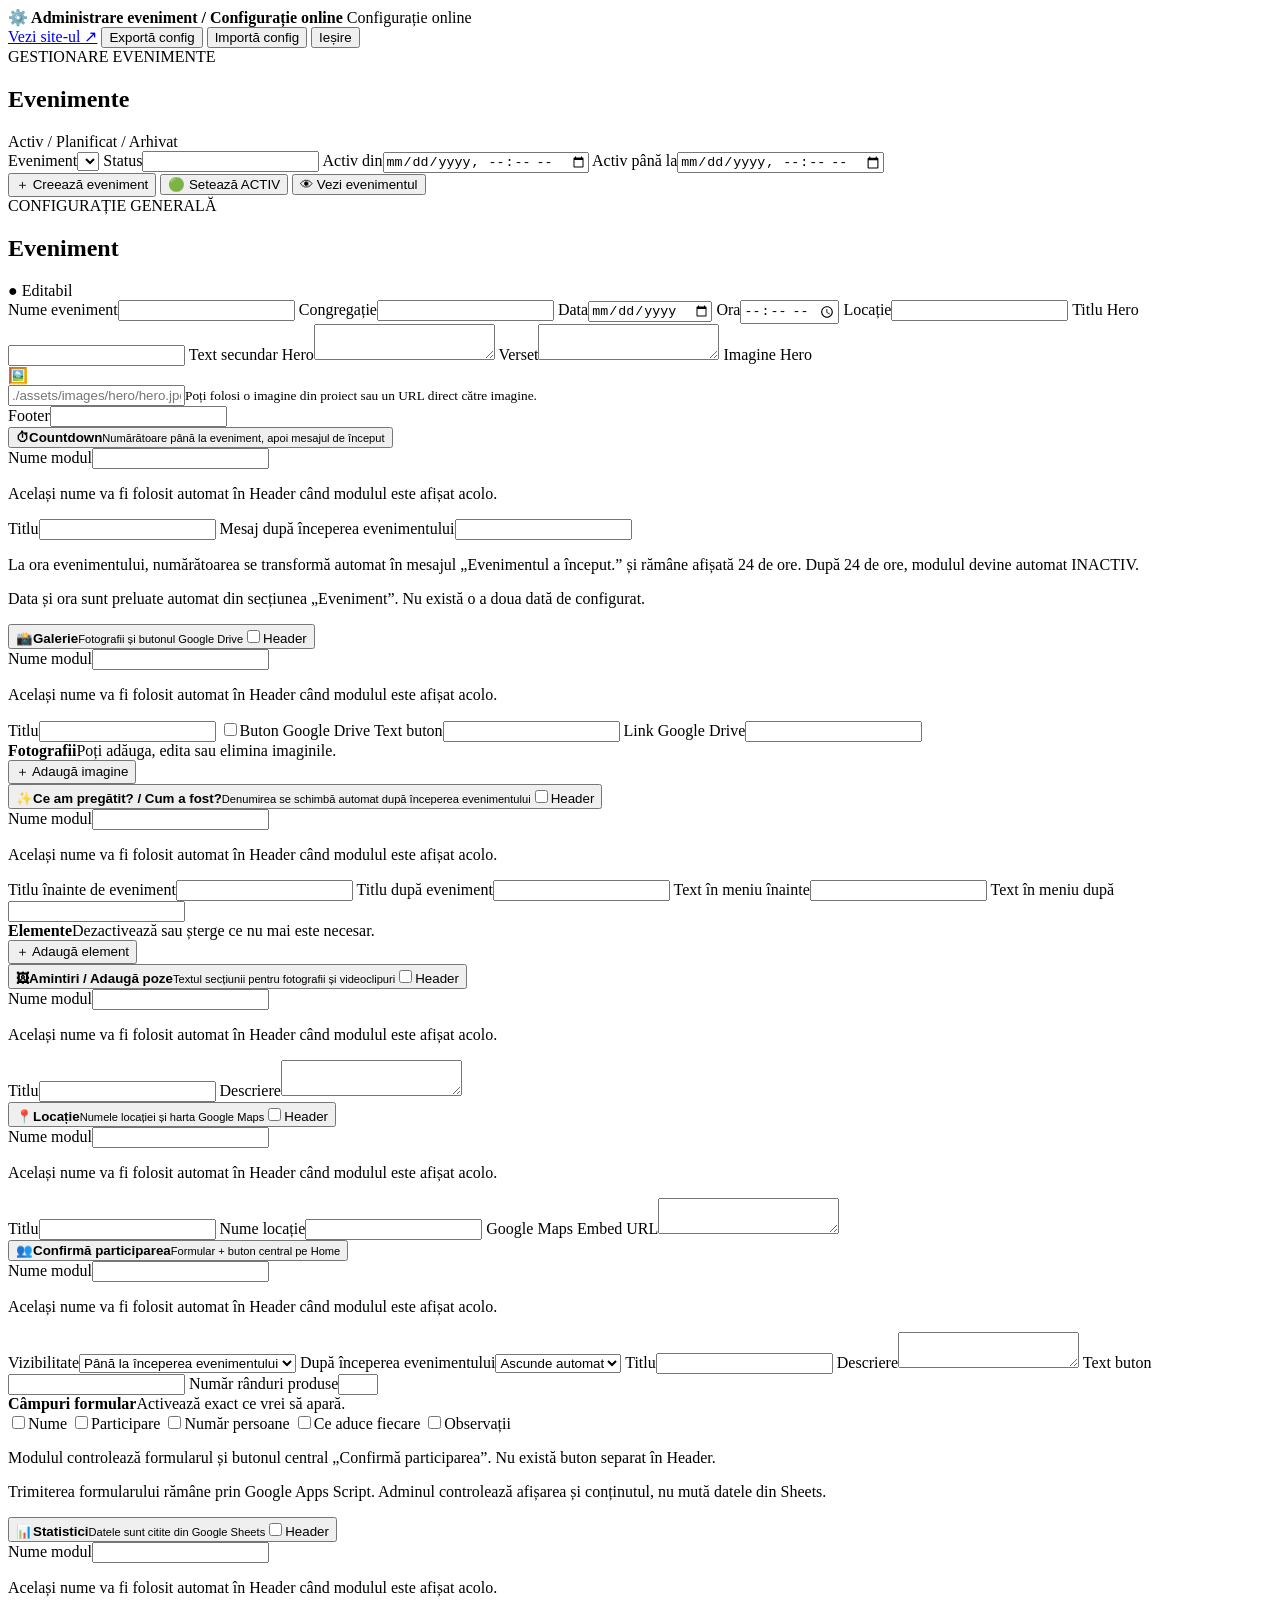
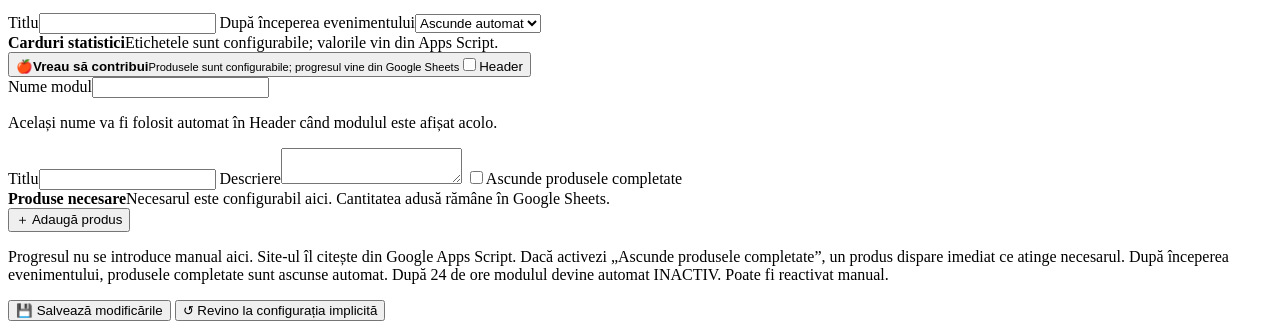
==== admin.html @ 8cc56380 "Copy sandbox admin.html" ====
<!doctype html>
<html lang="ro">
  <head>
    <meta charset="UTF-8" />
    <meta name="viewport" content="width=device-width,initial-scale=1.0" />
    <title>Admin • Destindere</title>
    <link rel="icon" href="icon.svg" type="image/svg+xml" />
    <link rel="preconnect" href="https://fonts.googleapis.com" />
    <link rel="preconnect" href="https://fonts.gstatic.com" crossorigin />
    <link
      href="https://fonts.googleapis.com/css2?family=Poppins:wght@400;500;600;700&display=swap"
      rel="stylesheet"
    />
    <link rel="stylesheet" href="./assets/css/admin.css" />
  </head>
  <body>
    <header class="admin-top">
      <div class="brand">
        <strong>⚙️ Administrare eveniment / Configurație online</strong>
        <span id="saveState">Configurație online</span>
      </div>
      <div class="admin-user">
        <strong id="adminUserName"></strong>
        <span id="adminUserCongregation"></span>
      </div>
      <div class="top-actions">
        <a href="index.html" target="_blank" rel="noopener">Vezi site-ul ↗</a>
        <button id="exportBtn">Exportă config</button>
        <button id="importBtn">Importă config</button>
        <button id="logoutAdmin" type="button">Ieșire</button>
        <input id="importFile" type="file" accept="application/json" hidden />
      </div>
    </header>

    <main class="admin-wrap">
      <section class="panel event-panel" id="eventManager">
        <div class="section-heading">
          <div>
            <span class="eyebrow">GESTIONARE EVENIMENTE</span>
            <h1>Evenimente</h1>
          </div>
          <span class="section-badge">Activ / Planificat / Arhivat</span>
        </div>
        <div class="grid two">
          <label class="wide">Eveniment<select id="eventSelector"></select></label>
          <label>Status<input id="eventStatus" readonly /></label>
          <label>Activ din<input id="activeFrom" type="datetime-local"></label>
          <label>Activ până la<input id="activeUntil" type="datetime-local"></label>
        </div>
        <div id="eventsList" class="event-manager-list"></div>
        <div class="bottom-actions">
          <button class="secondary" id="createEventBtn" type="button">＋ Creează eveniment</button>
          <button class="secondary" id="activateEventBtn" type="button">🟢 Setează ACTIV</button>
          <button class="secondary" id="previewEventBtn" type="button">👁 Vezi evenimentul</button>
        </div>
      </section>

      <section class="panel event-panel">
        <div class="section-heading">
          <div>
            <span class="eyebrow">CONFIGURAȚIE GENERALĂ</span>
            <h1>Eveniment</h1>
          </div>
          <span class="section-badge">● Editabil</span>
        </div>
        <div class="grid two">
          <label>Nume eveniment<input id="eventName" /></label>
          <label>Congregație<input id="congregation" /></label>
          <label>Data<input id="eventDate" type="date" /></label>
          <label>Ora<input id="eventTime" type="time" /></label>
          <label class="wide">Locație<input id="eventLocation" /></label>
          <label class="wide">Titlu Hero<input id="heroTitle" /></label>
          <label class="wide"
            >Text secundar Hero<textarea id="heroSubtitle"></textarea>
          </label>
          <label class="wide">Verset<textarea id="heroVerse"></textarea></label>
          <label class="wide"
            >Imagine Hero
            <div class="hero-image-editor">
              <div class="hero-thumb-wrap">
                <img
                  id="heroImagePreview"
                  class="hero-thumb"
                  src=""
                  alt=""
                /><span id="heroImagePlaceholder" class="hero-placeholder"
                  >🖼️</span
                >
              </div>
              <div>
                <input
                  id="heroImage"
                  placeholder="./assets/images/hero/hero.jpg sau URL complet"
                /><small class="field-note"
                  >Poți folosi o imagine din proiect sau un URL direct către
                  imagine.</small
                >
              </div>
            </div></label
          >
          <label class="wide">Footer<input id="footerText" /></label>
        </div>
      </section>

      <div id="settingsPanels" class="sortable-modules">
        <section class="panel accordion open" data-panel="countdown">
          <button class="accordion-head" type="button">
            <span
              ><b>⏱</b
              ><span
                ><strong>Countdown</strong
                ><small
                  >Numărătoare până la eveniment, apoi mesajul de început</small
                ></span
              ></span
            ><span class="module-head-actions"
              ><span class="module-status" data-status-for="countdown"></span
              ><span class="accordion-chevron" aria-hidden="true"></span
            ></span>
          </button>
          <div class="accordion-body">
            <div class="module-name-row">
              <label
                >Nume modul<input
                  class="module-label-input"
                  data-label-for="countdown"
              /></label>
              <p class="note inline-note">
                Același nume va fi folosit automat în Header când modulul este
                afișat acolo.
              </p>
            </div>
            <div class="setting-grid two">
              <label>Titlu<input id="countdownTitle" /></label>
              <label
                >Mesaj după începerea evenimentului<input id="startedMessage"
              /></label>
              <p class="note wide">
                La ora evenimentului, numărătoarea se transformă automat în
                mesajul „Evenimentul a început.” și rămâne afișată 24 de ore.
                După 24 de ore, modulul devine automat INACTIV.
              </p>
            </div>
            <p class="note">
              Data și ora sunt preluate automat din secțiunea „Eveniment”. Nu
              există o a doua dată de configurat.
            </p>
          </div>
        </section>

        <section class="panel accordion" data-panel="gallery">
          <button class="accordion-head" type="button">
            <span
              ><b>📸</b
              ><span
                ><strong>Galerie</strong
                ><small>Fotografii și butonul Google Drive</small></span
              ></span
            ><span class="module-head-actions"
              ><span class="module-status" data-status-for="gallery"></span
              ><label class="menu-toggle"
                ><input type="checkbox" data-menu-for="gallery" /><span
                  >Header</span
                ></label
              ><span class="accordion-chevron" aria-hidden="true"></span
            ></span>
          </button>
          <div class="accordion-body">
            <div class="module-name-row">
              <label
                >Nume modul<input
                  class="module-label-input"
                  data-label-for="gallery"
              /></label>
              <p class="note inline-note">
                Același nume va fi folosit automat în Header când modulul este
                afișat acolo.
              </p>
            </div>
            <div class="setting-grid two">
              <label>Titlu<input id="galleryTitle" /></label>
              <label class="switch-line"
                ><input id="driveEnabled" type="checkbox" /><span
                  class="switch"
                ></span
                ><span>Buton Google Drive</span></label
              >
              <label>Text buton<input id="driveText" /></label>
              <label class="wide"
                >Link Google Drive<input id="driveUrl"
              /></label>
            </div>
            <div class="subheading">
              <strong>Fotografii</strong
              ><span>Poți adăuga, edita sau elimina imaginile.</span>
            </div>
            <div id="galleryList" class="gallery-editor"></div>
            <button class="secondary add-btn" id="addImage" type="button">
              ＋ Adaugă imagine
            </button>
          </div>
        </section>

        <section class="panel accordion" data-panel="features">
          <button class="accordion-head" type="button">
            <span
              ><b>✨</b
              ><span
                ><strong>Ce am pregătit? / Cum a fost?</strong
                ><small
                  >Denumirea se schimbă automat după începerea
                  evenimentului</small
                ></span
              ></span
            ><span class="module-head-actions"
              ><span class="module-status" data-status-for="features"></span
              ><label class="menu-toggle"
                ><input type="checkbox" data-menu-for="features" /><span
                  >Header</span
                ></label
              ><span class="accordion-chevron" aria-hidden="true"></span
            ></span>
          </button>
          <div class="accordion-body">
            <div class="module-name-row">
              <label
                >Nume modul<input
                  class="module-label-input"
                  data-label-for="features"
              /></label>
              <p class="note inline-note">
                Același nume va fi folosit automat în Header când modulul este
                afișat acolo.
              </p>
            </div>
            <div class="setting-grid two">
              <label
                >Titlu înainte de eveniment<input id="featuresTitleBefore"
              /></label>
              <label
                >Titlu după eveniment<input id="featuresTitleAfter"
              /></label>
              <label
                >Text în meniu înainte<input id="featuresMenuBefore"
              /></label>
              <label>Text în meniu după<input id="featuresMenuAfter" /></label>
            </div>
            <div class="subheading">
              <strong>Elemente</strong
              ><span>Dezactivează sau șterge ce nu mai este necesar.</span>
            </div>
            <div id="featuresList" class="features-editor"></div>
            <button class="secondary add-btn" id="addFeature" type="button">
              ＋ Adaugă element
            </button>
          </div>
        </section>

        <section class="panel accordion" data-panel="memories">
          <button class="accordion-head" type="button">
            <span
              ><b>🖼</b
              ><span
                ><strong>Amintiri / Adaugă poze</strong
                ><small
                  >Textul secțiunii pentru fotografii și videoclipuri</small
                ></span
              ></span
            ><span class="module-head-actions"
              ><span class="module-status" data-status-for="memories"></span
              ><label class="menu-toggle"
                ><input type="checkbox" data-menu-for="memories" /><span
                  >Header</span
                ></label
              ><span class="accordion-chevron" aria-hidden="true"></span
            ></span>
          </button>
          <div class="accordion-body">
            <div class="module-name-row">
              <label
                >Nume modul<input
                  class="module-label-input"
                  data-label-for="memories"
              /></label>
              <p class="note inline-note">
                Același nume va fi folosit automat în Header când modulul este
                afișat acolo.
              </p>
            </div>
            <div class="setting-grid">
              <label>Titlu<input id="memoriesTitle" /></label>
              <label>Descriere<textarea id="memoriesText"></textarea></label>
            </div>
          </div>
        </section>

        <section class="panel accordion" data-panel="location">
          <button class="accordion-head" type="button">
            <span
              ><b>📍</b
              ><span
                ><strong>Locație</strong
                ><small>Numele locației și harta Google Maps</small></span
              ></span
            ><span class="module-head-actions"
              ><span class="module-status" data-status-for="location"></span
              ><label class="menu-toggle"
                ><input type="checkbox" data-menu-for="location" /><span
                  >Header</span
                ></label
              ><span class="accordion-chevron" aria-hidden="true"></span
            ></span>
          </button>
          <div class="accordion-body">
            <div class="module-name-row">
              <label
                >Nume modul<input
                  class="module-label-input"
                  data-label-for="location"
              /></label>
              <p class="note inline-note">
                Același nume va fi folosit automat în Header când modulul este
                afișat acolo.
              </p>
            </div>
            <div class="setting-grid two">
              <label>Titlu<input id="locationTitle" /></label>
              <label>Nume locație<input id="locationName" /></label>
              <label class="wide"
                >Google Maps Embed URL<textarea
                  id="mapUrl"
                  class="compact-text"
                ></textarea>
              </label>
            </div>
          </div>
        </section>

        <section class="panel accordion" data-panel="participation">
          <button class="accordion-head" type="button">
            <span
              ><b>👥</b
              ><span
                ><strong>Confirmă participarea</strong
                ><small>Formular + buton central pe Home</small></span
              ></span
            ><span class="module-head-actions"
              ><span
                class="module-status"
                data-status-for="participation"
              ></span
              ><span class="accordion-chevron" aria-hidden="true"></span
            ></span>
          </button>
          <div class="accordion-body">
            <div class="module-name-row">
              <label
                >Nume modul<input
                  class="module-label-input"
                  data-label-for="participation"
              /></label>
              <p class="note inline-note">
                Același nume va fi folosit automat în Header când modulul este
                afișat acolo.
              </p>
            </div>
            <div class="setting-grid two">
              <label
                >Vizibilitate<select id="participationVisibility">
                  <option value="untilEvent">
                    Până la începerea evenimentului
                  </option>
                  <option value="manual">Manual</option>
                  <option value="alwaysOff">Dezactivat</option>
                </select></label
              >
              <label
                >După începerea evenimentului<select
                  id="participationAfterStart"
                >
                  <option value="hide">Ascunde automat</option>
                  <option value="keep">Păstrează afișat</option>
                </select></label
              >
              <label>Titlu<input id="participationTitle" /></label>
              <label class="wide"
                >Descriere<textarea id="participationDescription"></textarea>
              </label>
              <label>Text buton<input id="participationButtonText" /></label>
              <label
                >Număr rânduri produse<input
                  id="participationProductRows"
                  type="number"
                  min="0"
                  max="5"
              /></label>
            </div>
            <div class="subheading">
              <strong>Câmpuri formular</strong
              ><span>Activează exact ce vrei să apară.</span>
            </div>
            <div class="field-checks">
              <label class="switch-line"
                ><input id="fieldName" type="checkbox" /><span
                  class="switch"
                ></span
                ><span>Nume</span></label
              >
              <label class="switch-line"
                ><input id="fieldParticipation" type="checkbox" /><span
                  class="switch"
                ></span
                ><span>Participare</span></label
              >
              <label class="switch-line"
                ><input id="fieldPersons" type="checkbox" /><span
                  class="switch"
                ></span
                ><span>Număr persoane</span></label
              >
              <label class="switch-line"
                ><input id="fieldProducts" type="checkbox" /><span
                  class="switch"
                ></span
                ><span>Ce aduce fiecare</span></label
              >
              <label class="switch-line"
                ><input id="fieldNotes" type="checkbox" /><span
                  class="switch"
                ></span
                ><span>Observații</span></label
              >
            </div>
            <p class="note" id="participationVisibilityNote">
              Modulul controlează formularul și butonul central „Confirmă
              participarea”. Nu există buton separat în Header.
            </p>
            <p class="note">
              Trimiterea formularului rămâne prin Google Apps Script. Adminul
              controlează afișarea și conținutul, nu mută datele din Sheets.
            </p>
          </div>
        </section>

        <section class="panel accordion" data-panel="stats">
          <button class="accordion-head" type="button">
            <span
              ><b>📊</b
              ><span
                ><strong>Statistici</strong
                ><small>Datele sunt citite din Google Sheets</small></span
              ></span
            ><span class="module-head-actions"
              ><span class="module-status" data-status-for="stats"></span
              ><label class="menu-toggle"
                ><input type="checkbox" data-menu-for="stats" /><span
                  >Header</span
                ></label
              ><span class="accordion-chevron" aria-hidden="true"></span
            ></span>
          </button>
          <div class="accordion-body">
            <div class="module-name-row">
              <label
                >Nume modul<input
                  class="module-label-input"
                  data-label-for="stats"
              /></label>
              <p class="note inline-note">
                Același nume va fi folosit automat în Header când modulul este
                afișat acolo.
              </p>
            </div>
            <div class="setting-grid">
              <label>Titlu<input id="statsTitle" /></label>
              <label
                >După începerea evenimentului<select id="statsAfterStart">
                  <option value="hide">Ascunde automat</option>
                  <option value="keep">Păstrează afișat</option>
                </select></label
              >
            </div>
            <div class="subheading">
              <strong>Carduri statistici</strong
              ><span
                >Etichetele sunt configurabile; valorile vin din Apps
                Script.</span
              >
            </div>
            <div id="statsList" class="stats-editor"></div>
          </div>
        </section>

        <section class="panel accordion" data-panel="food">
          <button class="accordion-head" type="button">
            <span
              ><b>🍎</b
              ><span
                ><strong>Vreau să contribui</strong
                ><small
                  >Produsele sunt configurabile; progresul vine din Google
                  Sheets</small
                ></span
              ></span
            ><span class="module-head-actions"
              ><span class="module-status" data-status-for="food"></span
              ><label class="menu-toggle"
                ><input type="checkbox" data-menu-for="food" /><span
                  >Header</span
                ></label
              ><span class="accordion-chevron" aria-hidden="true"></span
            ></span>
          </button>
          <div class="accordion-body">
            <div class="module-name-row">
              <label
                >Nume modul<input
                  class="module-label-input"
                  data-label-for="food"
              /></label>
              <p class="note inline-note">
                Același nume va fi folosit automat în Header când modulul este
                afișat acolo.
              </p>
            </div>
            <div class="setting-grid">
              <label>Titlu<input id="foodTitle" /></label>
              <label>Descriere<textarea id="foodDescription"></textarea></label>
              <label class="switch-line wide"
                ><input id="foodHideCompleted" type="checkbox" /><span
                  class="switch"
                ></span
                ><span>Ascunde produsele completate</span></label
              >
            </div>
            <div class="subheading">
              <strong>Produse necesare</strong
              ><span
                >Necesarul este configurabil aici. Cantitatea adusă rămâne în
                Google Sheets.</span
              >
            </div>
            <div id="foodList" class="food-editor"></div>
            <button class="secondary add-btn" id="addFood" type="button">
              ＋ Adaugă produs
            </button>
            <p class="note">
              Progresul nu se introduce manual aici. Site-ul îl citește din
              Google Apps Script. Dacă activezi „Ascunde produsele completate”,
              un produs dispare imediat ce atinge necesarul. După începerea
              evenimentului, produsele completate sunt ascunse automat. După 24
              de ore modulul devine automat INACTIV. Poate fi reactivat manual.
            </p>
          </div>
        </section>
      </div>

      <div class="bottom-actions">
        <button class="primary" id="saveBtn" type="button">
          💾 Salvează modificările
        </button>
        <button class="secondary reset" id="resetBtn" type="button">
          ↺ Revino la configurația implicită
        </button>
      </div>
    </main>

    <script src="./config.js"></script>
    <script src="./assets/js/admin.js"></script>
  </body>
</html>
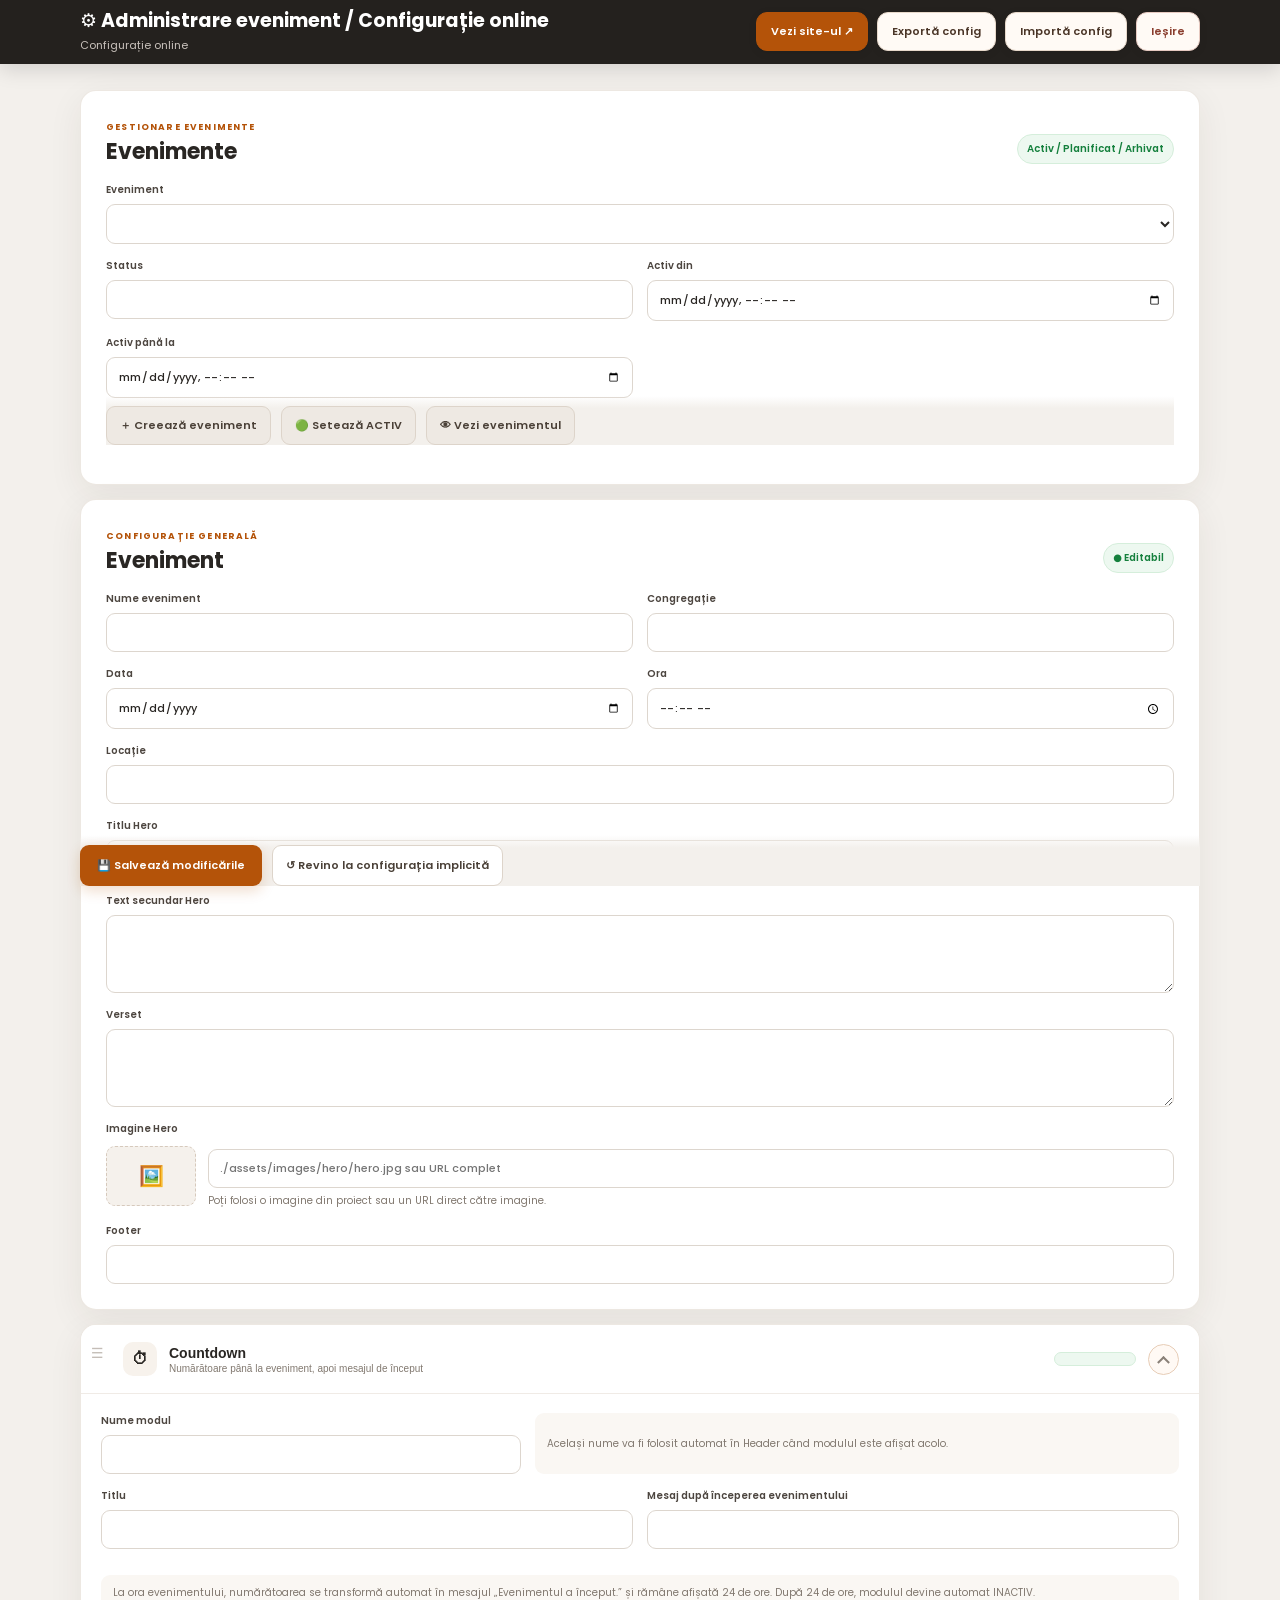
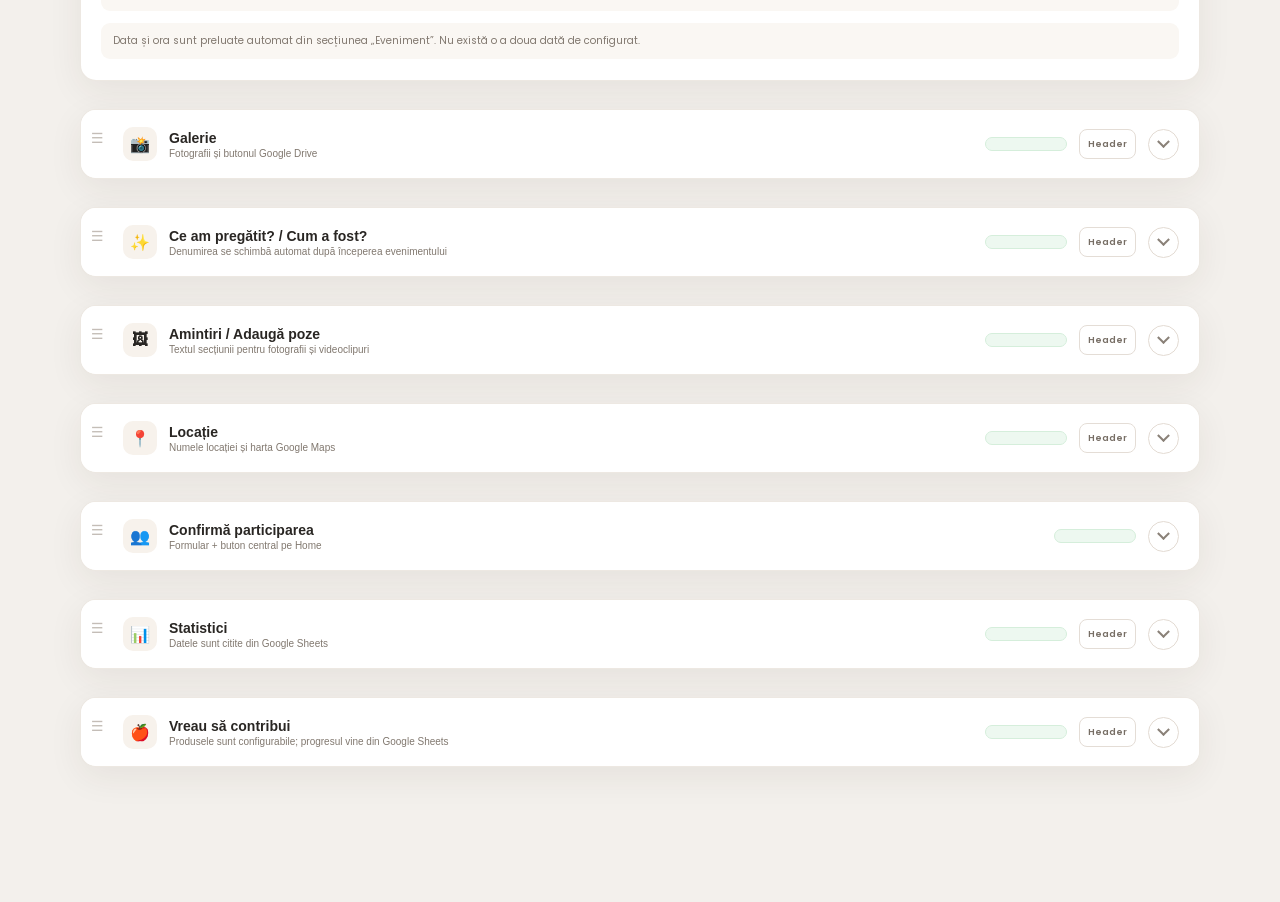
==== commit 4256ed94: "Bust admin JavaScript cache" ====
--- a/admin.html
+++ b/admin.html
@@ -565,7 +565,7 @@
       </div>
     </main>
 
-    <script src="./config.js"></script>
-    <script src="./assets/js/admin.js"></script>
+    <script src="./config.js?v=20260922-2"></script>
+    <script src="./assets/js/admin.js?v=20260922-2"></script>
   </body>
 </html>
--- a/assets/css/admin.css
+++ b/assets/css/admin.css
@@ -0,0 +1,92 @@
+:root{--bg:#f3f0ec;--surface:#fff;--surface2:#faf8f5;--line:#e7e0d8;--text:#292623;--muted:#81786f;--accent:#b45309;--accent2:#d97706;--green:#15803d;--danger:#b91c1c;--shadow:0 10px 35px rgba(59,43,29,.07)}
+*{box-sizing:border-box}html{scroll-behavior:smooth}body{margin:0;background:var(--bg);color:var(--text);font-family:Poppins,system-ui,sans-serif;font-size:13px}.admin-top{position:sticky;top:0;z-index:50;background:#24211e;color:#fff;min-height:62px;padding:10px max(22px,calc((100% - 1120px)/2));display:flex;align-items:center;justify-content:space-between;gap:20px;box-shadow:0 5px 20px rgba(0,0,0,.14)}.brand strong{display:block;font-size:19px;line-height:1.2}.brand span{display:block;margin-top:4px;color:#c8c1bb;font-size:11px}.admin-user{display:flex;flex-direction:column;align-items:flex-end;justify-content:center;line-height:1.2;margin-left:auto;margin-right:8px}.admin-user strong{font-size:11px;color:var(--text)}.admin-user span{font-size:9px;color:var(--muted);margin-top:2px}.top-actions{display:flex;align-items:center;gap:8px}#logoutAdmin{border-color:#e6c9c0;color:#8a3d2d}#logoutAdmin:hover{background:#fff4f1;border-color:#dcae9f}
+
+.top-actions{display:flex;align-items:center;gap:9px}.top-actions a,.top-actions button{border:1px solid #e7d8ca;background:#fffaf5;color:#4a3527;border-radius:11px;padding:10px 14px;font:600 11px Poppins;cursor:pointer;text-decoration:none;box-shadow:0 2px 8px rgba(0,0,0,.08);transition:.18s ease}.top-actions a{background:#b45309;border-color:#b45309;color:#fff}.top-actions a:hover{background:#963f07;border-color:#963f07}.top-actions button:hover{background:#f6ede4;border-color:#d9bda4;transform:translateY(-1px)}#importFile{display:none!important}.admin-wrap{width:min(1120px,calc(100% - 32px));margin:26px auto 70px}.panel{background:var(--surface);border:1px solid rgba(231,224,216,.75);border-radius:16px;margin-bottom:14px;box-shadow:var(--shadow);overflow:hidden}.event-panel{padding:25px}.section-heading{display:flex;justify-content:space-between;align-items:flex-end;gap:20px;margin-bottom:18px}.section-heading h1,.section-heading h2{margin:3px 0 0;font-size:22px;line-height:1.15}.section-heading h2{font-size:19px}.eyebrow{font-size:9px;letter-spacing:.13em;color:var(--accent);font-weight:700}.section-heading small{font-size:10px;color:var(--muted)}.section-badge{font-size:10px;color:var(--green);font-weight:600;background:#edf8f0;border:1px solid #d5eedb;border-radius:999px;padding:6px 9px}.grid,.setting-grid{display:grid;gap:14px}.grid.two,.setting-grid.two{grid-template-columns:1fr 1fr}.wide{grid-column:1/-1}label{display:block;font-size:10px;font-weight:600;color:#4d4640}input,textarea{display:block;width:100%;margin-top:6px;padding:10px 11px;border:1px solid #ddd6ce;border-radius:9px;background:#fff;color:var(--text);font:500 11px Poppins;outline:none;transition:.18s}input:focus,textarea:focus{border-color:#c77a3c;box-shadow:0 0 0 3px rgba(180,83,9,.08)}textarea{min-height:78px;resize:vertical}.large-text{min-height:110px}.compact-text{min-height:75px}.modules-panel{padding:20px}.module-list{display:grid;gap:7px}.module-row{display:grid;grid-template-columns:34px 1fr auto;align-items:center;gap:10px;border:1px solid var(--line);border-radius:10px;padding:10px 11px;background:var(--surface2);transition:.16s}.module-row:hover{border-color:#d6c9bc;background:#fff}.module-row.drag-over{border-color:var(--accent);box-shadow:0 0 0 2px rgba(180,83,9,.08)}.drag{cursor:grab;color:#91877d;font-size:15px;text-align:center;user-select:none}.module-info{display:flex;align-items:center;gap:9px}.module-icon{font-size:15px}.module-name{font-weight:600;font-size:11px}.module-state{font-size:9px;color:var(--muted);margin-top:1px}.module-row.is-off .module-name{color:#9b938c}.module-row .module-check{appearance:none;width:35px;height:20px;border-radius:99px;background:#d8d2cc;position:relative;cursor:pointer;outline:none;margin:0}.module-row .module-check:before{content:"";position:absolute;width:14px;height:14px;left:3px;top:3px;background:#fff;border-radius:50%;transition:.18s;box-shadow:0 1px 3px #0002}.module-row .module-check:checked{background:var(--accent)}.module-row .module-check:checked:before{transform:translateX(15px)}.module-controls{display:flex;align-items:center;gap:10px}.mini-switch{display:flex;align-items:center}.mini-switch input{position:absolute;opacity:0}.mini-switch .switch{width:35px;height:20px}.mini-switch input:checked+.switch{background:var(--accent)}.mini-switch input:checked+.switch:before{transform:translateX(14px)}.menu-check{display:flex;align-items:center;gap:4px;color:var(--muted);font-size:9px;cursor:pointer}.menu-check input{position:absolute;opacity:0}.menu-check span{width:24px;height:20px;border:1px solid var(--line);border-radius:7px;display:grid;place-items:center;background:#fff}.menu-check input:checked+span{background:#f7eadf;border-color:#e7c9ad;color:var(--accent)}.menu-check small{font-size:8px}.accordion-head{width:100%;border:0;background:#fff;padding:17px 20px;display:flex;align-items:center;justify-content:space-between;text-align:left;cursor:pointer;color:var(--text)}.accordion-head>span{display:flex;align-items:center;gap:12px}.accordion-head b{display:grid;place-items:center;width:34px;height:34px;border-radius:10px;background:#f7f2ec;font-size:16px}.accordion-head strong{display:block;font-size:14px}.accordion-head small{display:block;color:var(--muted);font-size:10px;font-weight:400;margin-top:2px}.accordion-head i{font-style:normal;font-size:18px;color:#8a8178;transition:.2s}.accordion:not(.open) .accordion-head i{transform:rotate(-90deg)}.accordion-body{display:none;border-top:1px solid #f0ebe6;padding:19px 20px 21px}.accordion.open .accordion-body{display:block}.switch-line{display:flex;align-items:center;gap:9px;min-height:35px;color:#4d4640}.switch-line input{position:absolute;opacity:0;pointer-events:none}.switch{width:36px;height:21px;background:#d8d2cc;border-radius:999px;position:relative;flex:0 0 auto}.switch:before{content:"";position:absolute;left:3px;top:3px;width:15px;height:15px;background:#fff;border-radius:50%;box-shadow:0 1px 3px #0002;transition:.18s}.switch-line input:checked+.switch{background:var(--accent)}.switch-line input:checked+.switch:before{transform:translateX(15px)}.note{margin:12px 0 0;padding:10px 12px;background:#faf7f3;border-radius:9px;color:var(--muted);font-size:10px}.subheading{display:flex;justify-content:space-between;align-items:center;margin:20px 0 9px;padding-bottom:7px;border-bottom:1px solid #eee8e2}.subheading strong{font-size:11px}.subheading span{font-size:9px;color:var(--muted)}.gallery-editor,.features-editor{display:grid;gap:8px}.gallery-card-editor{display:grid;grid-template-columns:58px 1fr 1fr 1fr 34px;gap:8px;align-items:center;border:1px solid var(--line);background:var(--surface2);border-radius:11px;padding:8px}.gallery-thumb{width:58px;height:58px;border-radius:8px;object-fit:cover;background:#eee8e2;border:1px solid var(--line)}.gallery-card-editor input{margin:0}.icon-field{max-width:80px}.feature-row{display:grid;grid-template-columns:34px 42px 1fr 34px;gap:8px;align-items:center;border:1px solid var(--line);background:var(--surface2);border-radius:11px;padding:8px}.feature-row input{margin:0}.feature-icon{font-size:18px;text-align:center;padding:7px}.remove-btn{border:0;background:#fff0f0;color:var(--danger);width:32px;height:32px;border-radius:8px;cursor:pointer;font-size:15px}.remove-btn:hover{background:#fee2e2}.row-drag{color:#948a81;cursor:grab;text-align:center}.add-btn{margin-top:10px}.secondary{border:1px solid #ddd4ca;background:#eee9e3;color:#4a4037;border-radius:9px;padding:10px 13px;font:600 11px Poppins;cursor:pointer}.secondary:hover{background:#e5ded6}.bottom-actions{display:flex;gap:10px;position:sticky;bottom:14px;z-index:20;padding:10px 0 0;background:linear-gradient(to bottom,rgba(243,240,236,0),var(--bg) 25%)}.primary{border:0;background:var(--accent);color:#fff;border-radius:9px;padding:12px 17px;font:600 11px Poppins;cursor:pointer;box-shadow:0 5px 14px rgba(180,83,9,.2)}.primary:hover{background:#9a4707}.bottom-actions .reset{background:#fff}.saved{color:#86efac!important}
+@media(max-width:800px){.admin-top{padding:10px 16px;align-items:flex-start}.top-actions{flex-wrap:wrap;justify-content:flex-end}.admin-wrap{width:min(100% - 20px,1120px);margin-top:15px}.event-panel,.modules-panel{padding:17px}.grid.two,.setting-grid.two{grid-template-columns:1fr}.wide{grid-column:auto}.gallery-card-editor{grid-template-columns:48px 1fr 34px}.gallery-thumb{width:48px;height:48px}.gallery-card-editor input:nth-of-type(2),.gallery-card-editor input:nth-of-type(3){grid-column:2/-1}.section-heading{align-items:flex-start;flex-direction:column;gap:7px}.bottom-actions{flex-direction:column}.primary,.bottom-actions .secondary{width:100%}}
+@media(max-width:520px){body{font-size:12px}.admin-top{position:relative;flex-direction:column}.top-actions{justify-content:flex-start}.top-actions a,.top-actions button{font-size:10px;padding:7px 9px}.accordion-head{padding:15px}.accordion-body{padding:16px}.feature-row{grid-template-columns:28px 38px 1fr 30px}.module-row{grid-template-columns:28px 1fr auto}}
+
+.field-checks{display:grid;grid-template-columns:repeat(3,1fr);gap:8px}.field-checks .switch-line{border:1px solid var(--line);background:var(--surface2);padding:9px 10px;border-radius:9px}.stats-editor,.food-editor{display:grid;gap:8px}.stat-row,.food-row{display:grid;align-items:center;gap:8px;border:1px solid var(--line);background:var(--surface2);border-radius:11px;padding:8px}.stat-row{grid-template-columns:34px 1fr auto}.food-row{grid-template-columns:28px 48px 1fr 110px 140px 42px 34px}.food-row input{margin:0}.food-icon{text-align:center;font-size:17px}.food-name{min-width:0}.food-required{min-width:0}.food-unit{min-width:0}.food-active{justify-content:center;min-height:0}.food-active input{position:absolute;opacity:0}.stat-row input{margin:0}.stat-row .switch-line{justify-content:flex-end}.module-row{user-select:none}.module-row.dragging{opacity:.45}.module-row.drag-over{transform:translateY(-1px)}
+@media(max-width:900px){.field-checks{grid-template-columns:1fr 1fr}.food-row{grid-template-columns:28px 45px 1fr 95px 110px 42px 34px}}
+@media(max-width:620px){.field-checks{grid-template-columns:1fr}.food-row{grid-template-columns:28px 42px 1fr 42px 34px}.food-required{grid-column:3}.food-unit{grid-column:3/-2}.food-active{grid-column:4;grid-row:1}.food-row .remove-food{grid-column:5;grid-row:1}.food-row{align-items:center}.stat-row{grid-template-columns:28px 1fr auto}.module-controls{gap:6px}.menu-check small{display:none}}
+select{display:block;width:100%;margin-top:6px;padding:10px 11px;border:1px solid #ddd6ce;border-radius:9px;background:#fff;color:var(--text);font:500 11px Poppins;outline:none}select:focus{border-color:#c77a3c;box-shadow:0 0 0 3px rgba(180,83,9,.08)}
+.gallery-thumb-wrap{position:relative;width:58px;height:58px}.gallery-thumb-wrap .gallery-thumb{width:58px;height:58px}.gallery-placeholder{display:none;place-items:center;width:58px;height:58px;border:1px dashed #d6c9bc;border-radius:8px;background:#f5f1ec;color:#9a8f85;font-size:20px}
+@media(max-width:800px){.gallery-thumb-wrap{width:48px;height:48px}.gallery-thumb-wrap .gallery-thumb,.gallery-placeholder{width:48px;height:48px}}
+
+
+/* ==========================================================
+   MODULES V7 - fiecare modul are propriul status + drag/drop
+========================================================== */
+.settingsPanels,.sortable-modules{display:flex;flex-direction:column;gap:14px}
+.sortable-modules > .accordion{position:relative;transition:transform .18s ease,opacity .18s ease,box-shadow .18s ease}
+.sortable-modules > .accordion::before{content:"☰";position:absolute;left:10px;top:18px;z-index:3;color:#a59b91;font-size:14px;cursor:grab;opacity:.65;user-select:none}
+.sortable-modules > .accordion .accordion-head{padding-left:42px}
+.sortable-modules > .accordion.dragging-module{opacity:.48;transform:scale(.995)}
+.sortable-modules > .accordion.drag-over-module{box-shadow:0 -3px 0 0 var(--accent),var(--shadow);transform:translateY(-2px)}
+.module-head-actions{display:flex;align-items:center;justify-content:flex-end;gap:10px;flex:0 0 auto}
+.module-status{display:inline-flex;align-items:center;justify-content:center;min-width:82px;padding:6px 10px;border-radius:999px;background:#edf8f0;border:1px solid #d5eedb;color:#2e7d46;font:700 9px Poppins;letter-spacing:.03em;cursor:pointer;user-select:none;transition:.18s ease}
+.module-status:hover{filter:brightness(.97);transform:translateY(-1px)}
+.module-status.is-off{background:#f3f0ed;border-color:#e3ddd7;color:#9a9189}
+.menu-toggle{display:inline-flex;align-items:center;gap:6px;min-height:30px;padding:5px 8px;border:1px solid #e4ddd6;border-radius:8px;background:#fff;color:#776e65;font:600 9px Poppins;cursor:pointer;white-space:nowrap}
+.menu-toggle input{position:absolute;opacity:0;pointer-events:none;width:0;height:0;margin:0}
+.menu-toggle span{display:inline-flex;align-items:center}
+.menu-toggle:has(input:checked){background:#faf2ea;border-color:#e6c9ad;color:#a4520b}
+.accordion-chevron{width:31px;height:31px;border:1px solid #e3dbd3;border-radius:50%;background:#fff;position:relative;display:inline-flex;align-items:center;justify-content:center;flex:0 0 31px;transition:.22s ease}
+.accordion-chevron::before{content:"";width:7px;height:7px;border-right:2px solid #8a8178;border-bottom:2px solid #8a8178;transform:rotate(45deg) translate(-2px,-2px);transition:transform .22s ease}
+.accordion.open .accordion-chevron{background:#fff9f4;border-color:#e7cdb7}
+.accordion.open .accordion-chevron::before{transform:rotate(225deg) translate(-2px,-2px)}
+.accordion-head{gap:14px}
+.accordion-head>span:first-child{min-width:0}
+.accordion-head>span:first-child>span{min-width:0}
+.accordion-head strong,.accordion-head small{overflow:hidden;text-overflow:ellipsis}
+.accordion.module-inactive .accordion-head{background:#fbfaf9}
+.accordion.module-inactive .accordion-head strong{color:#8e8780}
+.accordion.module-inactive .accordion-head b{opacity:.7}
+@media(max-width:700px){
+  .sortable-modules > .accordion::before{left:7px;top:16px;font-size:12px}
+  .sortable-modules > .accordion .accordion-head{padding-left:34px;padding-right:12px}
+  .module-head-actions{gap:6px}
+  .module-status{min-width:72px;padding:5px 7px;font-size:8px}
+  .menu-toggle{padding:4px 6px;font-size:8px}
+  .menu-toggle span{font-size:0}
+  .menu-toggle span::before{content:"Meniu";font-size:8px}
+  .accordion-chevron{width:29px;height:29px;flex-basis:29px}
+}
+@media(max-width:520px){
+  .module-head-actions{gap:5px}
+  .module-status{min-width:0;padding:5px 7px}
+  .menu-toggle{width:30px;justify-content:center}
+  .menu-toggle span{display:none}
+  .menu-toggle::before{content:"☰";font-size:12px}
+  .accordion-head>span:first-child>span small{display:none}
+}
+
+.food-row.dragging-food{opacity:.45}.food-row.drag-over-food{box-shadow:0 -3px 0 0 var(--accent)}
+
+.module-name-row{display:grid;grid-template-columns:minmax(220px,420px) 1fr;gap:14px;align-items:end;margin-bottom:14px}.module-name-row .note{margin:0;align-self:stretch;display:flex;align-items:center}.gallery-card-editor{grid-template-columns:58px minmax(180px,1.2fr) minmax(180px,1fr) 34px}@media(max-width:800px){.module-name-row{grid-template-columns:1fr}.module-name-row .note{margin-top:0}.gallery-card-editor{grid-template-columns:48px 1fr 34px}.gallery-card-editor input:nth-of-type(2){grid-column:2/-1}}
+
+.field-note{display:block;margin-top:5px;color:var(--muted);font-size:10px;font-weight:400}
+
+.hero-image-editor{display:grid;grid-template-columns:90px 1fr;gap:12px;align-items:center;margin-top:6px}.hero-thumb-wrap{position:relative;width:90px;height:60px}.hero-thumb,.hero-placeholder{width:90px;height:60px;border-radius:9px;object-fit:cover;background:#eee8e2;border:1px solid var(--line)}.hero-placeholder{display:grid;place-items:center;border:1px dashed #d6c9bc;background:#f5f1ec;color:#9a8f85;font-size:20px}.hero-thumb{display:none}.gallery-title-toggle{display:flex;align-items:center;justify-content:flex-start;gap:8px;width:max-content;margin:0;white-space:nowrap}.gallery-title-toggle input{margin:0;flex:0 0 auto}.gallery-title-toggle .switch{flex:0 0 auto}.gallery-title-toggle span:last-child{display:block;white-space:nowrap}.gallery-card-editor{grid-template-columns:42px 70px minmax(220px,1fr) minmax(140px,160px) 150px 34px!important}.gallery-card-editor .remove-img{justify-self:end}@media(max-width:800px){.hero-image-editor{grid-template-columns:64px 1fr}.hero-thumb-wrap,.hero-thumb,.hero-placeholder{width:64px;height:48px}.gallery-card-editor{grid-template-columns:48px 1fr 34px!important}.gallery-card-editor input:nth-of-type(2),.gallery-card-editor .gallery-title-toggle{grid-column:2/-1}.gallery-title-toggle{justify-self:start}}
+
+/* Event manager final layout */
+.event-manager-list{display:grid;gap:10px;margin-top:12px}
+.event-manager-row{display:grid;grid-template-columns:minmax(0,1fr) auto auto;align-items:center;gap:14px;padding:14px 16px}
+.event-manager-main{min-width:0}
+.event-manager-title strong{font-size:14px}
+.event-manager-meta{font-size:11px;gap:6px 16px}
+.event-manager-actions{display:flex;align-items:center;justify-content:flex-end;gap:7px;flex-wrap:wrap}
+.event-manager-actions button{font-size:10px;padding:8px 11px}
+.event-actions{display:flex!important;align-items:center;justify-content:flex-start;gap:8px;flex-wrap:wrap;padding-top:14px;margin-top:12px;border-top:1px solid #eee5dc}
+.event-actions button{flex:0 0 auto;min-height:38px}
+.event-status-card{min-height:74px}
+.event-control-grid{align-items:stretch}
+@media(max-width:900px){
+ .event-manager-row{grid-template-columns:minmax(0,1fr) auto}
+ .event-manager-actions{grid-column:1/-1;justify-content:flex-start}
+ .event-actions{justify-content:flex-start}
+}
+@media(max-width:620px){
+ .event-manager-row{grid-template-columns:1fr}
+ .event-manager-actions{grid-column:auto}
+ .event-actions button{width:100%}
+}
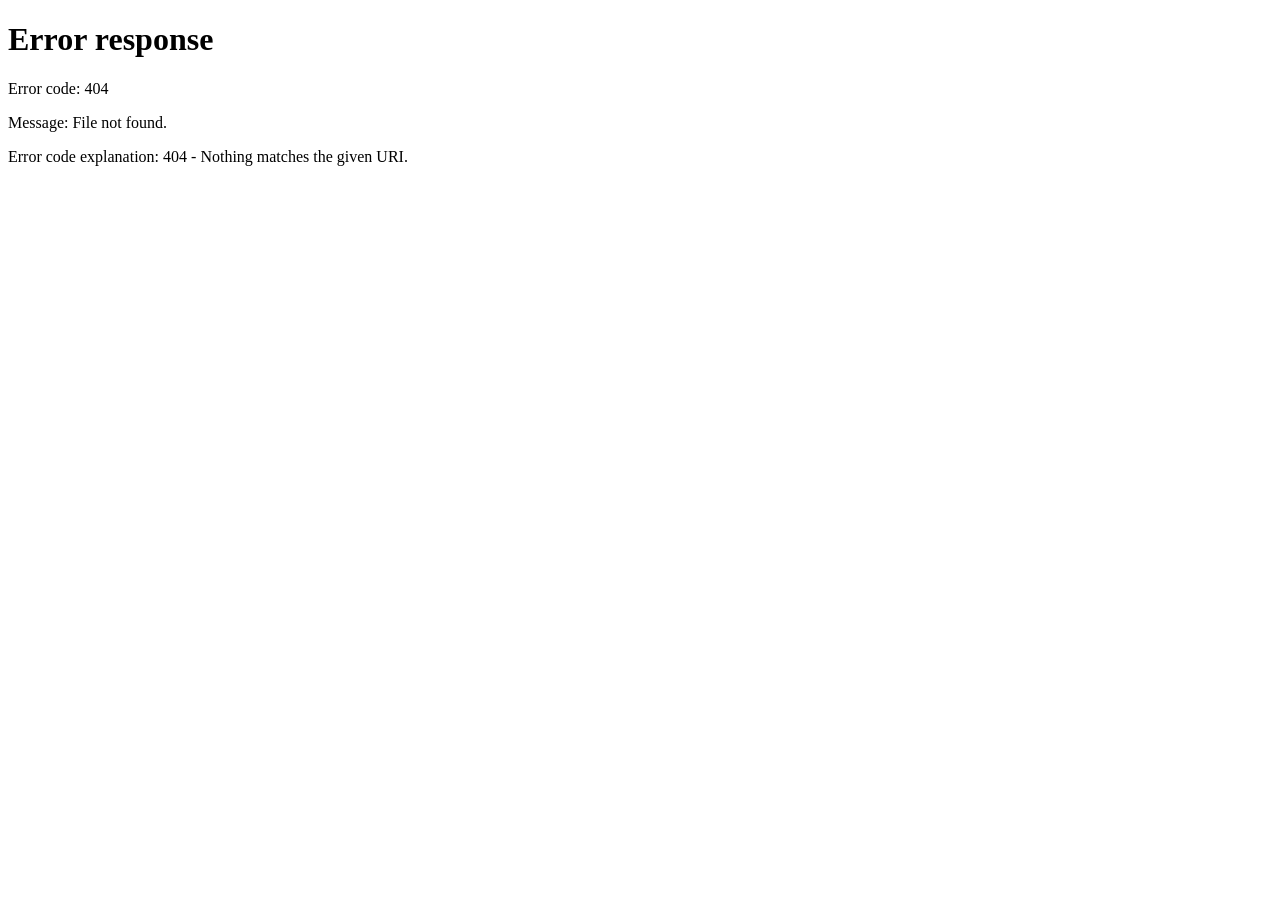
==== commit d178f399: "Add editable event status dropdown" ====
--- a/admin.html
+++ b/admin.html
@@ -43,12 +43,18 @@
         </div>
         <div class="grid two">
           <label class="wide">Eveniment<select id="eventSelector"></select></label>
-          <label>Status<input id="eventStatus" readonly /></label>
+          <label>Status
+  <select id="eventStatus">
+    <option value="PLANIFICAT">PLANIFICAT</option>
+    <option value="ACTIV">ACTIV</option>
+    <option value="ARHIVAT">ARHIVAT</option>
+  </select>
+</label>
           <label>Activ din<input id="activeFrom" type="datetime-local"></label>
           <label>Activ până la<input id="activeUntil" type="datetime-local"></label>
         </div>
         <div id="eventsList" class="event-manager-list"></div>
-        <div class="bottom-actions">
+        <div class="bottom-actions event-actions">
           <button class="secondary" id="createEventBtn" type="button">＋ Creează eveniment</button>
           <button class="secondary" id="activateEventBtn" type="button">🟢 Setează ACTIV</button>
           <button class="secondary" id="previewEventBtn" type="button">👁 Vezi evenimentul</button>
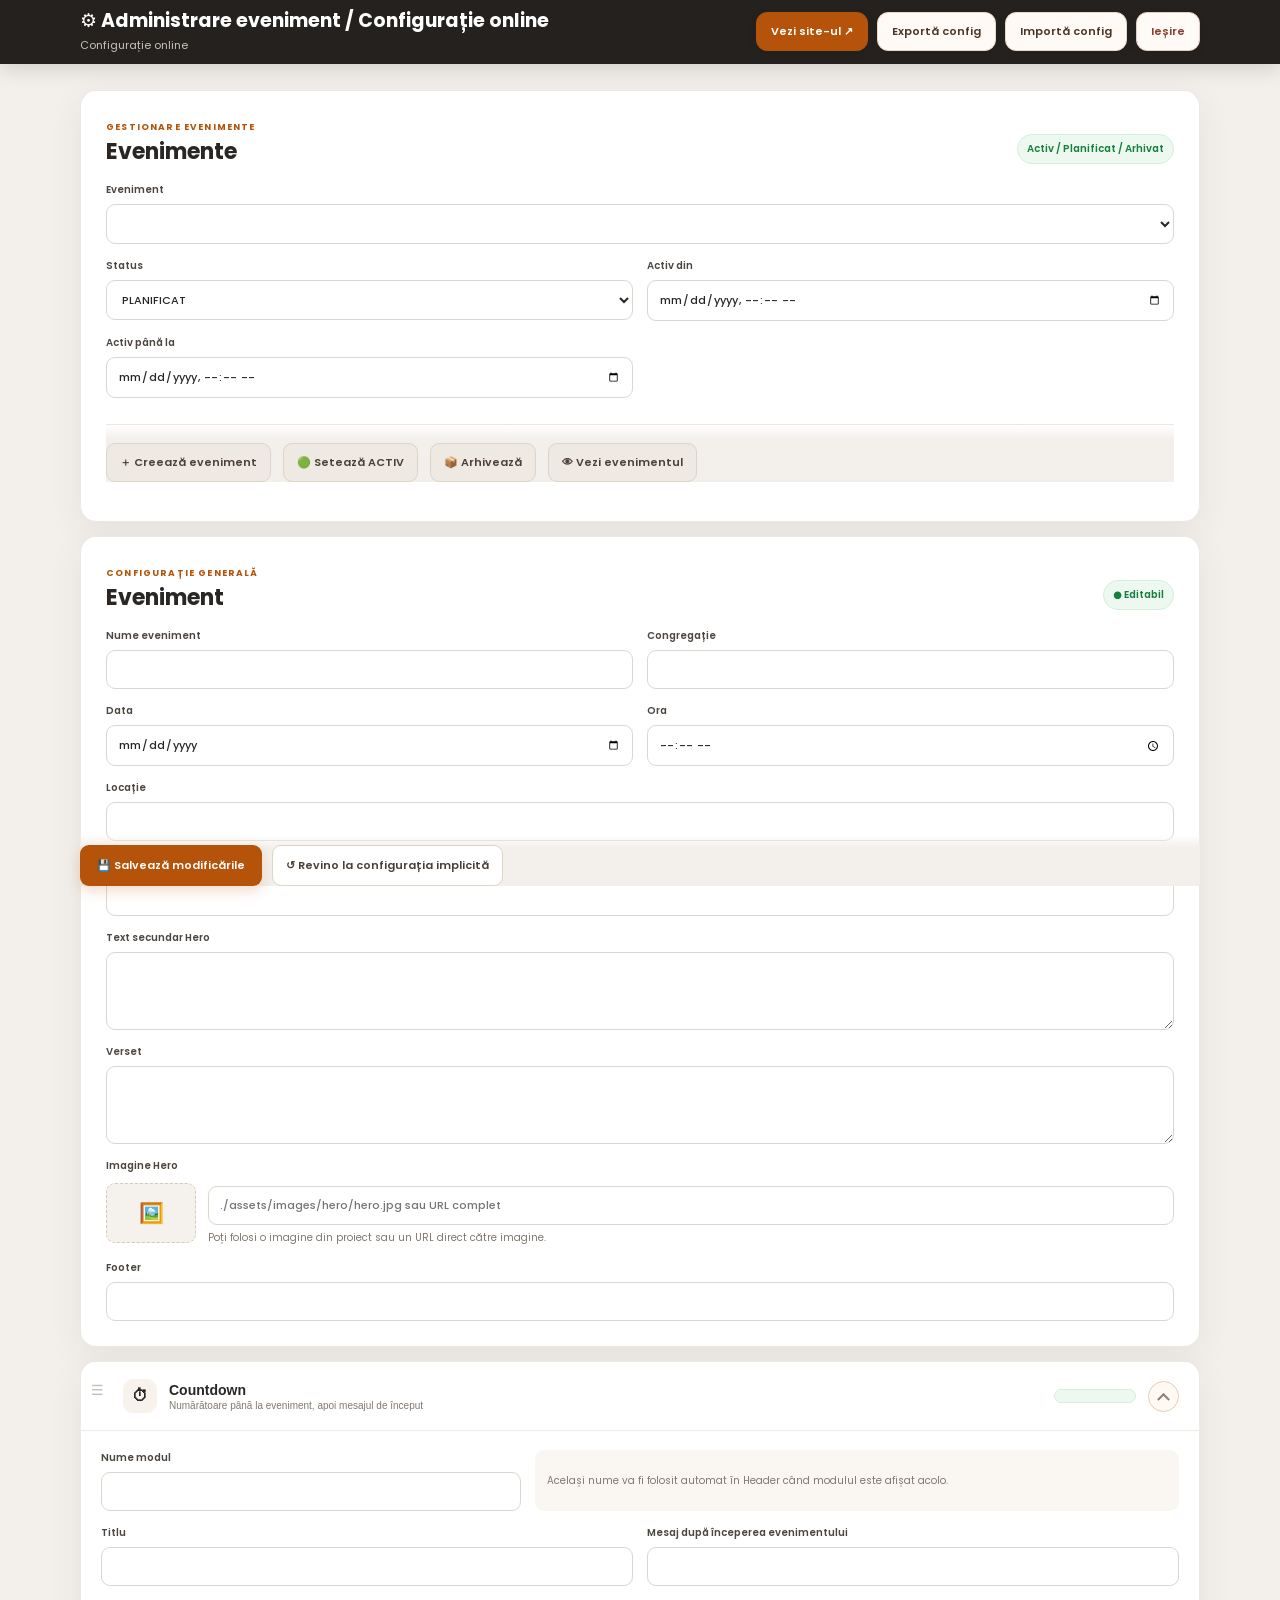
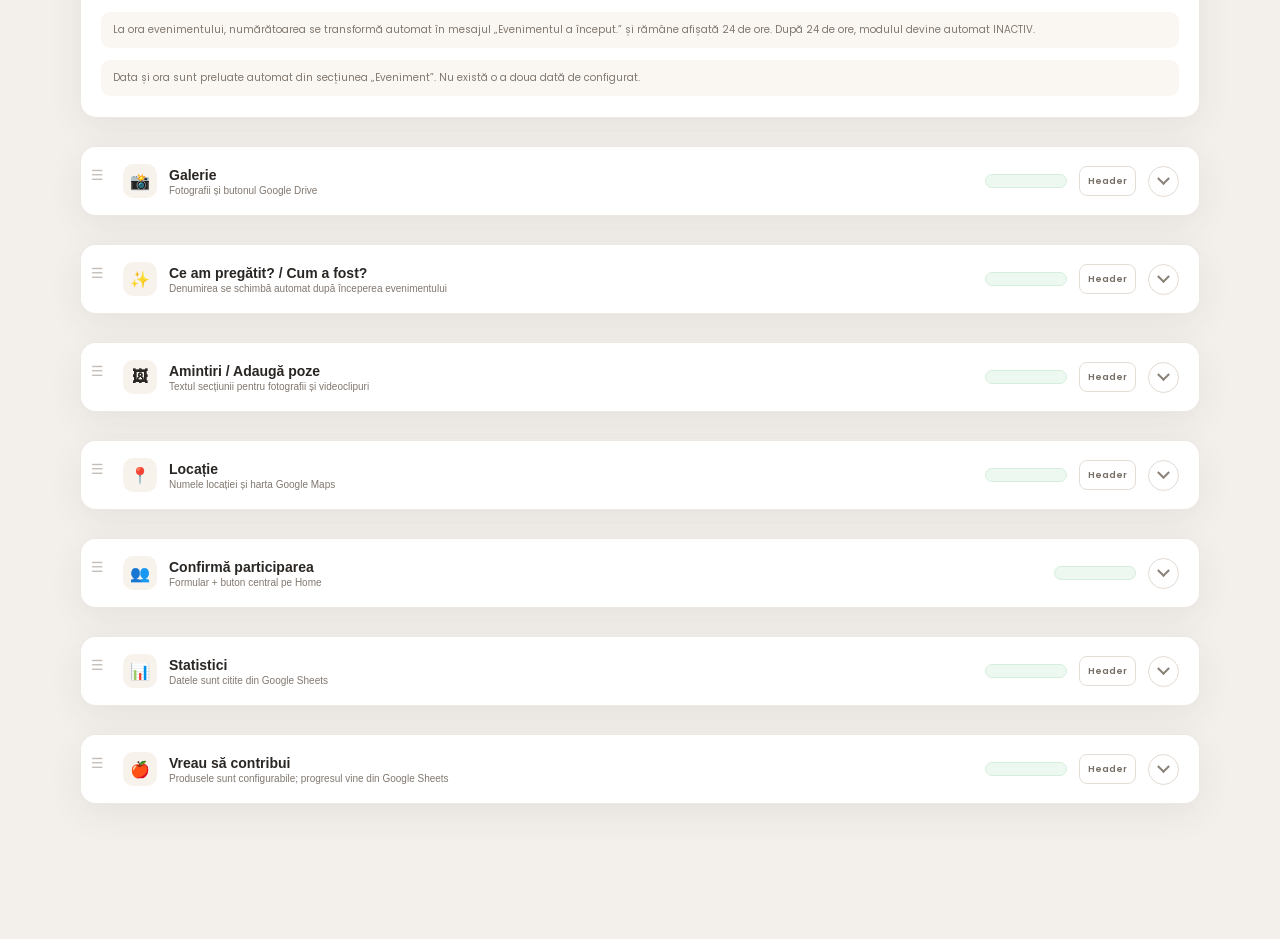
==== commit fd758fe9: "Add archive event action" ====
--- a/admin.html
+++ b/admin.html
@@ -57,6 +57,7 @@
         <div class="bottom-actions event-actions">
           <button class="secondary" id="createEventBtn" type="button">＋ Creează eveniment</button>
           <button class="secondary" id="activateEventBtn" type="button">🟢 Setează ACTIV</button>
+          <button class="secondary" id="archiveEventBtn" type="button">📦 Arhivează</button>
           <button class="secondary" id="previewEventBtn" type="button">👁 Vezi evenimentul</button>
         </div>
       </section>
--- a/assets/css/admin.css
+++ b/assets/css/admin.css
@@ -90,3 +90,11 @@
  .event-manager-actions{grid-column:auto}
  .event-actions button{width:100%}
 }
+
+
+/* Event manager spacing + status control */
+.event-manager-list{margin-top:18px;margin-bottom:22px}
+.event-manager-row{margin-bottom:10px}
+.event-actions{margin-top:22px;padding-top:18px;gap:12px}
+.event-actions button{margin:0}
+#eventStatus{min-width:160px}
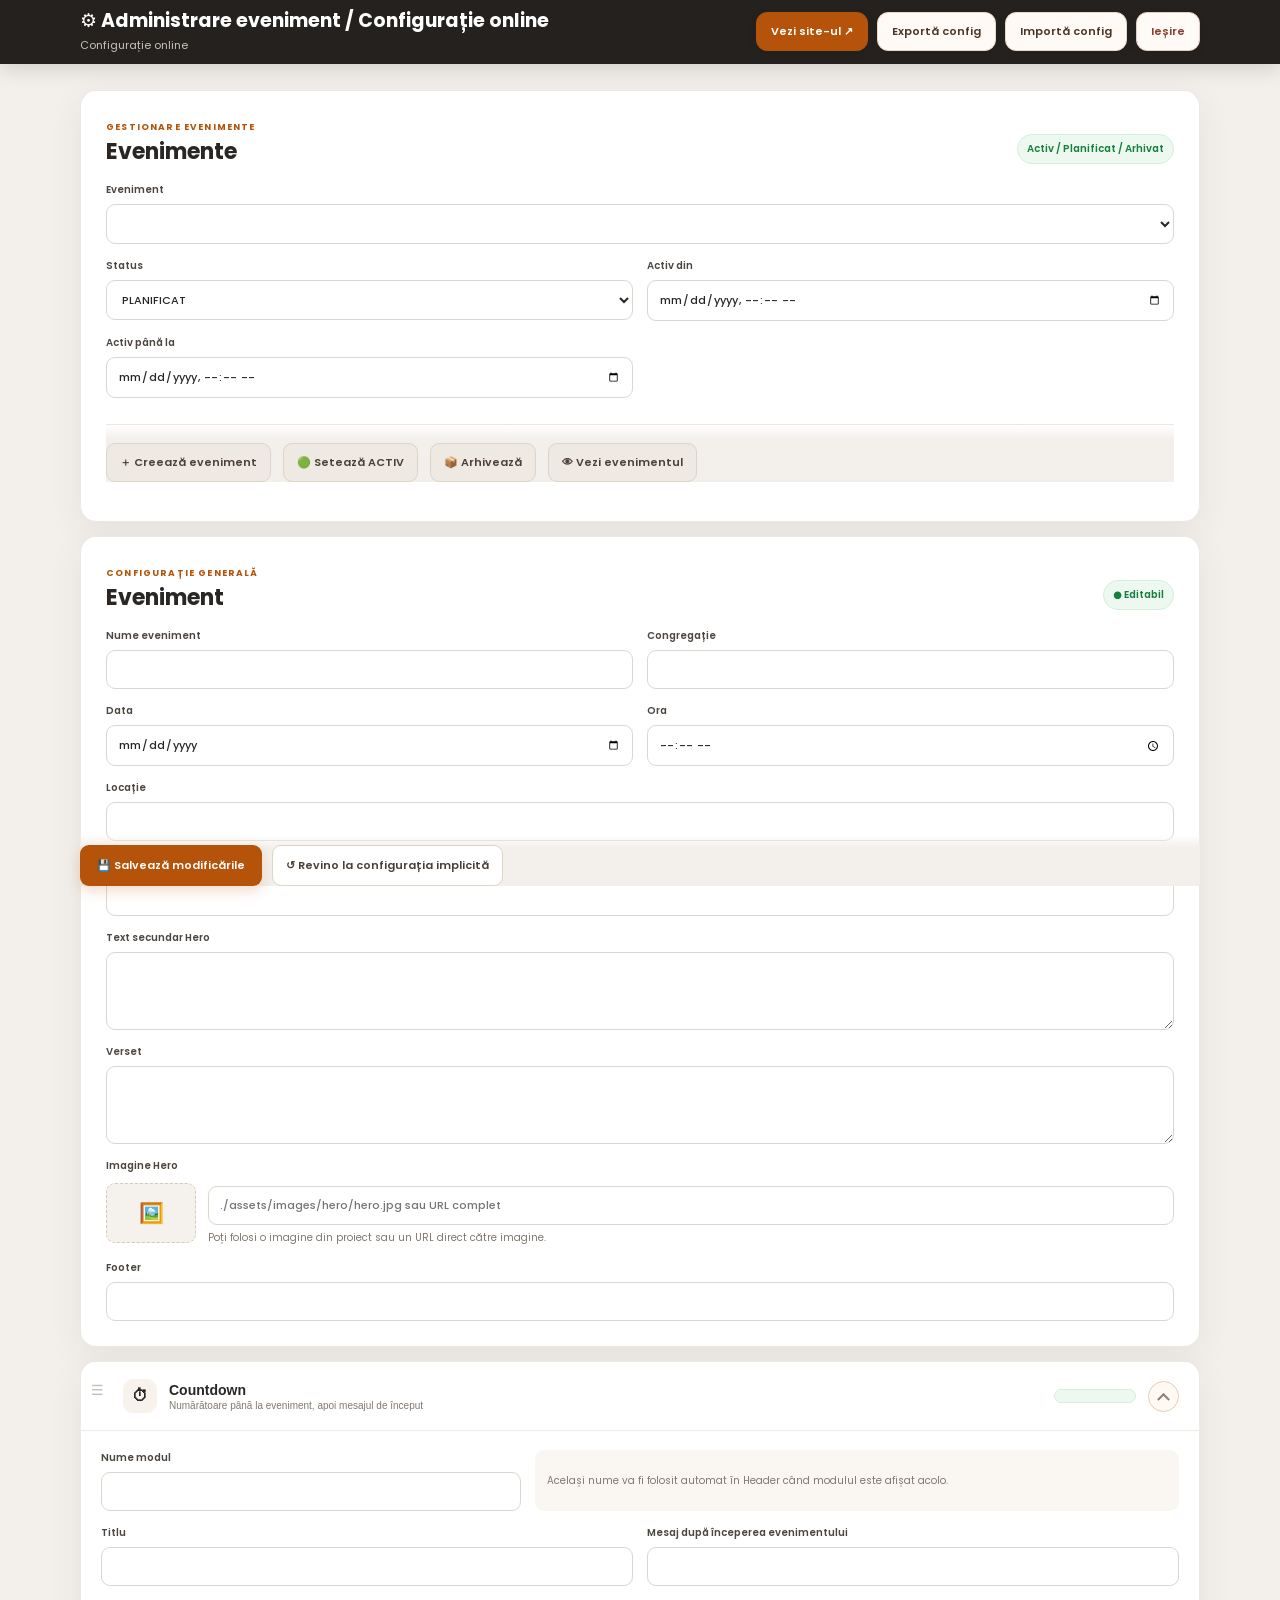
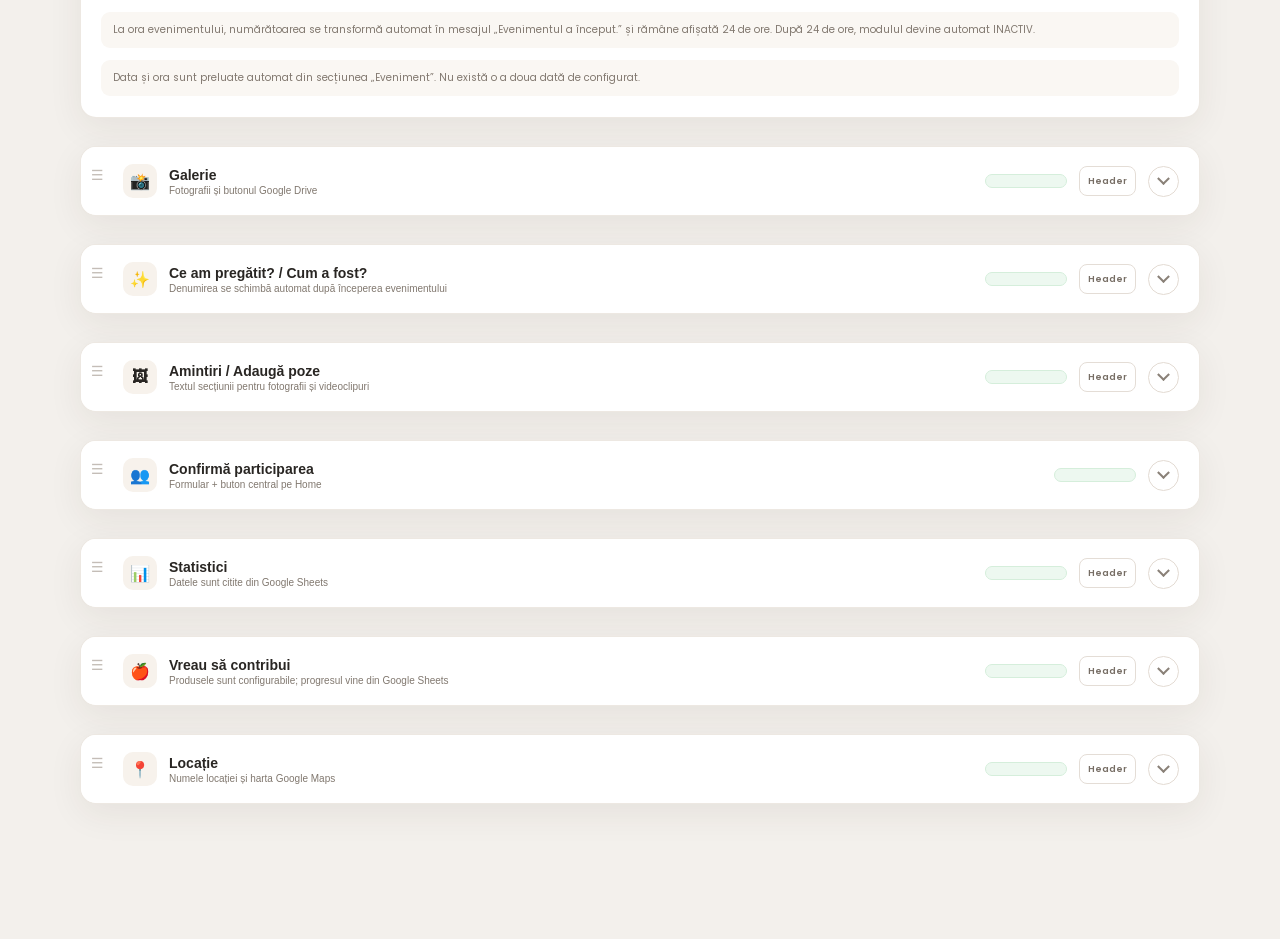
==== commit 9742c041: "Keep location module last and remove duplicate accordion fallback" ====
--- a/admin.html
+++ b/admin.html
@@ -301,47 +301,7 @@
           </div>
         </section>
 
-        <section class="panel accordion" data-panel="location">
-          <button class="accordion-head" type="button">
-            <span
-              ><b>📍</b
-              ><span
-                ><strong>Locație</strong
-                ><small>Numele locației și harta Google Maps</small></span
-              ></span
-            ><span class="module-head-actions"
-              ><span class="module-status" data-status-for="location"></span
-              ><label class="menu-toggle"
-                ><input type="checkbox" data-menu-for="location" /><span
-                  >Header</span
-                ></label
-              ><span class="accordion-chevron" aria-hidden="true"></span
-            ></span>
-          </button>
-          <div class="accordion-body">
-            <div class="module-name-row">
-              <label
-                >Nume modul<input
-                  class="module-label-input"
-                  data-label-for="location"
-              /></label>
-              <p class="note inline-note">
-                Același nume va fi folosit automat în Header când modulul este
-                afișat acolo.
-              </p>
-            </div>
-            <div class="setting-grid two">
-              <label>Titlu<input id="locationTitle" /></label>
-              <label>Nume locație<input id="locationName" /></label>
-              <label class="wide"
-                >Google Maps Embed URL<textarea
-                  id="mapUrl"
-                  class="compact-text"
-                ></textarea>
-              </label>
-            </div>
-          </div>
-        </section>
+        
 
         <section class="panel accordion" data-panel="participation">
           <button class="accordion-head" type="button">
@@ -560,6 +520,48 @@
             </p>
           </div>
         </section>
+
+<section class="panel accordion" data-panel="location">
+          <button class="accordion-head" type="button">
+            <span
+              ><b>📍</b
+              ><span
+                ><strong>Locație</strong
+                ><small>Numele locației și harta Google Maps</small></span
+              ></span
+            ><span class="module-head-actions"
+              ><span class="module-status" data-status-for="location"></span
+              ><label class="menu-toggle"
+                ><input type="checkbox" data-menu-for="location" /><span
+                  >Header</span
+                ></label
+              ><span class="accordion-chevron" aria-hidden="true"></span
+            ></span>
+          </button>
+          <div class="accordion-body">
+            <div class="module-name-row">
+              <label
+                >Nume modul<input
+                  class="module-label-input"
+                  data-label-for="location"
+              /></label>
+              <p class="note inline-note">
+                Același nume va fi folosit automat în Header când modulul este
+                afișat acolo.
+              </p>
+            </div>
+            <div class="setting-grid two">
+              <label>Titlu<input id="locationTitle" /></label>
+              <label>Nume locație<input id="locationName" /></label>
+              <label class="wide"
+                >Google Maps Embed URL<textarea
+                  id="mapUrl"
+                  class="compact-text"
+                ></textarea>
+              </label>
+            </div>
+          </div>
+        </section>
       </div>
 
       <div class="bottom-actions">
@@ -574,5 +576,6 @@
 
     <script src="./config.js?v=20260922-2"></script>
     <script src="./assets/js/admin.js?v=20260922-2"></script>
+
   </body>
 </html>
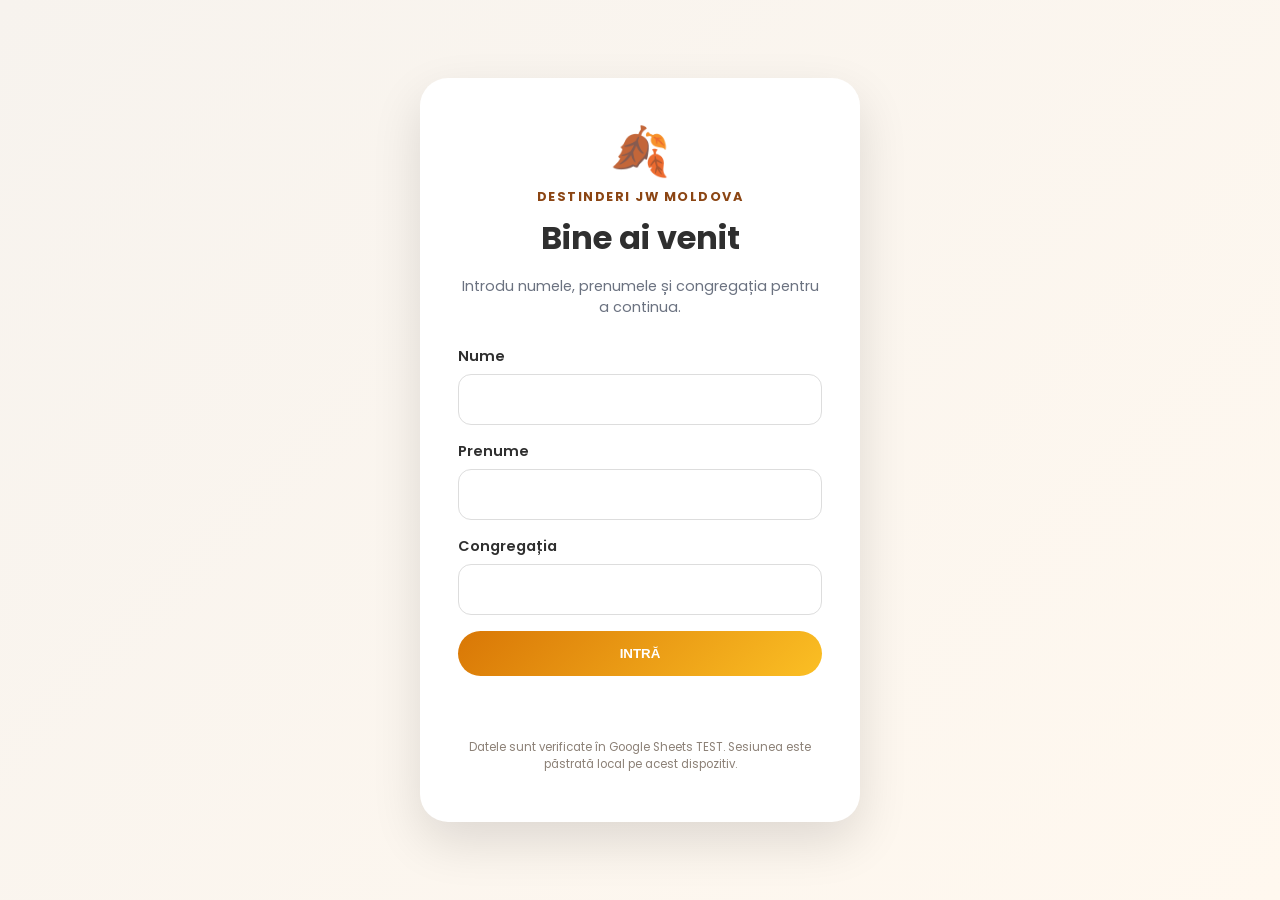
==== commit fed4636a: "feat: add event theme selector to admin" ====
--- a/admin.html
+++ b/admin.html
@@ -75,6 +75,13 @@
           <label>Congregație<input id="congregation" /></label>
           <label>Data<input id="eventDate" type="date" /></label>
           <label>Ora<input id="eventTime" type="time" /></label>
+          <label>Tema vizuală<select id="eventTheme">
+            <option value="auto">🔄 Automat după dată</option>
+            <option value="spring">🌸 Primăvară</option>
+            <option value="summer">☀️ Vară</option>
+            <option value="autumn">🍂 Toamnă</option>
+            <option value="winter">❄️ Iarnă</option>
+          </select></label>
           <label class="wide">Locație<input id="eventLocation" /></label>
           <label class="wide">Titlu Hero<input id="heroTitle" /></label>
           <label class="wide"
